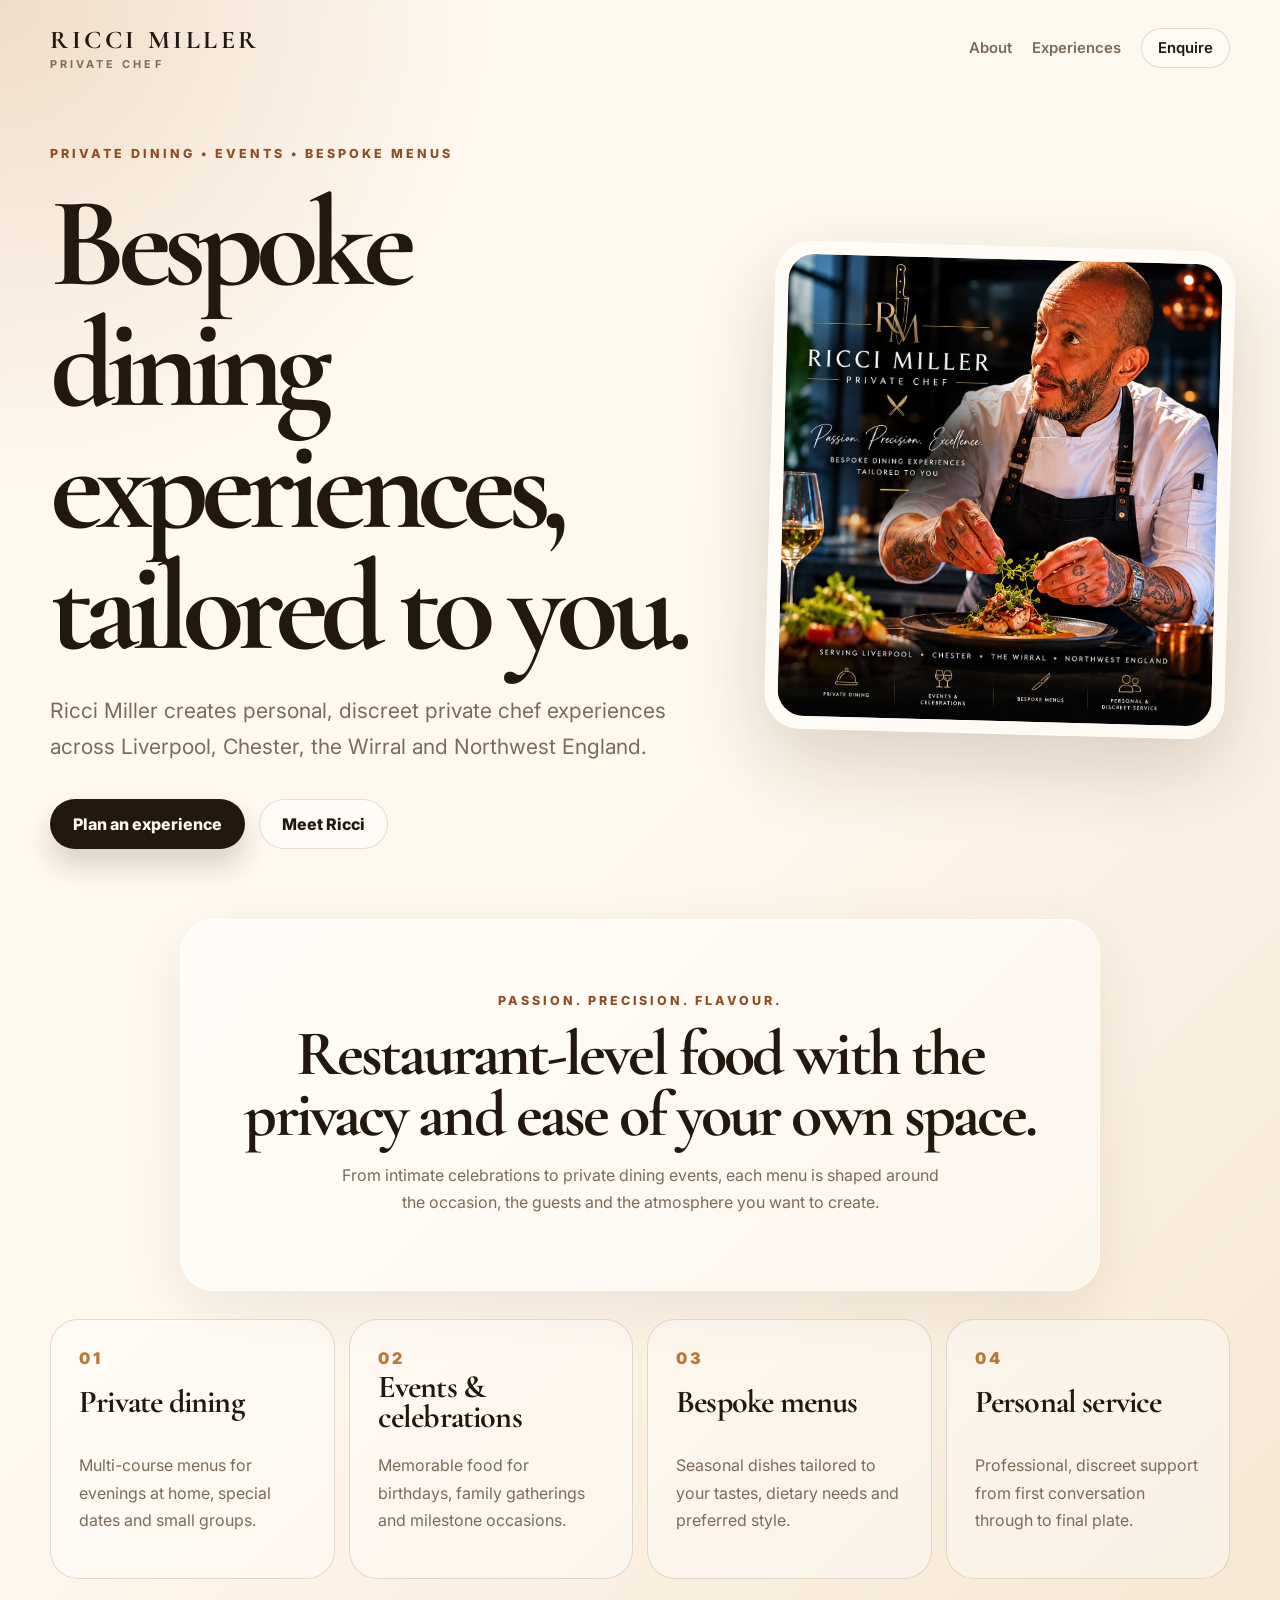
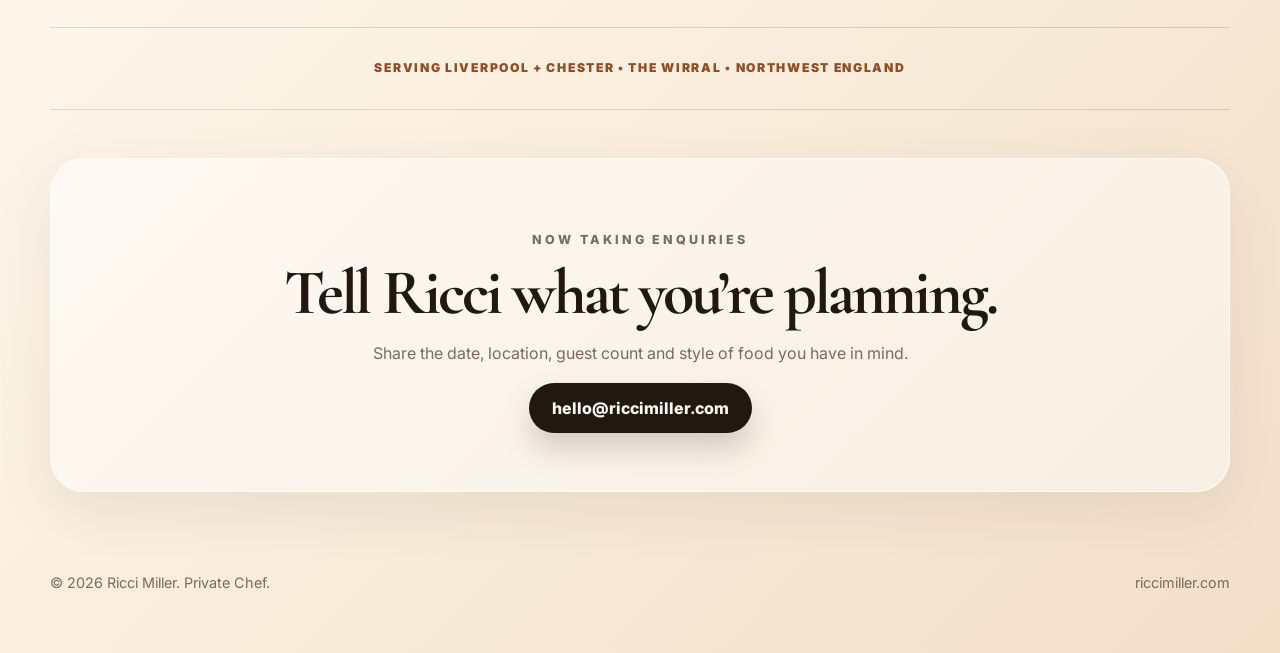
==== index.html @ 0ff6ec51 "Initial Ricci Miller private chef site" ====
<!doctype html>
<html lang="en">
<head>
  <meta charset="utf-8" />
  <meta name="viewport" content="width=device-width, initial-scale=1" />
  <title>Ricci Miller | Private Chef</title>
  <meta name="description" content="Ricci Miller is a private chef creating bespoke dining experiences across Liverpool, Chester, the Wirral and Northwest England." />
  <link rel="preconnect" href="https://fonts.googleapis.com">
  <link rel="preconnect" href="https://fonts.gstatic.com" crossorigin>
  <link href="https://fonts.googleapis.com/css2?family=Cormorant+Garamond:wght@500;600;700&family=Inter:wght@400;500;600;700&display=swap" rel="stylesheet">
  <link rel="stylesheet" href="styles.css" />
</head>
<body>
  <header class="site-header">
    <a class="brand" href="index.html" aria-label="Ricci Miller home">
      <span>Ricci Miller</span>
      <small>Private Chef</small>
    </a>
    <nav aria-label="Primary navigation">
      <a href="about.html">About</a>
      <a href="#experiences">Experiences</a>
      <a class="nav-cta" href="mailto:hello@riccimiller.com?subject=Private%20chef%20enquiry">Enquire</a>
    </nav>
  </header>

  <main>
    <section class="hero">
      <div class="hero-copy">
        <p class="eyebrow">Private dining • Events • Bespoke menus</p>
        <h1>Bespoke dining experiences, tailored to you.</h1>
        <p class="lead">Ricci Miller creates personal, discreet private chef experiences across Liverpool, Chester, the Wirral and Northwest England.</p>
        <div class="hero-actions">
          <a class="button primary" href="mailto:hello@riccimiller.com?subject=Private%20chef%20enquiry">Plan an experience</a>
          <a class="button ghost" href="about.html">Meet Ricci</a>
        </div>
      </div>
      <figure class="hero-card" aria-label="Ricci Miller Private Chef brand artwork">
        <img src="assets/ricci-miller-private-chef.jpg" alt="Ricci Miller Private Chef — bespoke dining experiences tailored to you" />
      </figure>
    </section>

    <section class="intro panel">
      <p class="section-kicker">Passion. Precision. Flavour.</p>
      <h2>Restaurant-level food with the privacy and ease of your own space.</h2>
      <p>From intimate celebrations to private dining events, each menu is shaped around the occasion, the guests and the atmosphere you want to create.</p>
    </section>

    <section id="experiences" class="cards" aria-label="Private chef services">
      <article>
        <span>01</span>
        <h3>Private dining</h3>
        <p>Multi-course menus for evenings at home, special dates and small groups.</p>
      </article>
      <article>
        <span>02</span>
        <h3>Events & celebrations</h3>
        <p>Memorable food for birthdays, family gatherings and milestone occasions.</p>
      </article>
      <article>
        <span>03</span>
        <h3>Bespoke menus</h3>
        <p>Seasonal dishes tailored to your tastes, dietary needs and preferred style.</p>
      </article>
      <article>
        <span>04</span>
        <h3>Personal service</h3>
        <p>Professional, discreet support from first conversation through to final plate.</p>
      </article>
    </section>

    <section class="service-area">
      <p>Serving Liverpool + Chester • The Wirral • Northwest England</p>
    </section>

    <section class="cta panel">
      <p class="section-kicker">Now taking enquiries</p>
      <h2>Tell Ricci what you’re planning.</h2>
      <p>Share the date, location, guest count and style of food you have in mind.</p>
      <a class="button primary" href="mailto:hello@riccimiller.com?subject=Private%20chef%20enquiry">hello@riccimiller.com</a>
    </section>
  </main>

  <footer>
    <p>© <span id="year"></span> Ricci Miller. Private Chef.</p>
    <p>riccimiller.com</p>
  </footer>

  <script>document.getElementById('year').textContent = new Date().getFullYear();</script>
</body>
</html>
---- styles.css ----
:root {
  --ink: #23180f;
  --muted: #7c6b5a;
  --cream: #fff8ed;
  --paper: #fbefe0;
  --gold: #b87934;
  --copper: #8f4e24;
  --line: rgba(35, 24, 15, 0.14);
  --shadow: 0 30px 80px rgba(56, 31, 13, 0.18);
}

* { box-sizing: border-box; }
html { scroll-behavior: smooth; }
body {
  margin: 0;
  font-family: Inter, system-ui, -apple-system, BlinkMacSystemFont, "Segoe UI", sans-serif;
  color: var(--ink);
  background:
    radial-gradient(circle at top left, rgba(184, 121, 52, 0.22), transparent 32rem),
    linear-gradient(135deg, #fffaf3 0%, var(--cream) 42%, #f2dfc8 100%);
  min-height: 100vh;
}

a { color: inherit; text-decoration: none; }
img { display: block; max-width: 100%; }

.site-header {
  width: min(1180px, calc(100% - 32px));
  margin: 0 auto;
  padding: 24px 0;
  display: flex;
  justify-content: space-between;
  align-items: center;
  gap: 24px;
}

.brand { display: grid; gap: 2px; text-transform: uppercase; letter-spacing: 0.18em; }
.brand span { font-family: "Cormorant Garamond", serif; font-size: clamp(1.25rem, 2vw, 1.75rem); font-weight: 700; letter-spacing: 0.14em; }
.brand small { color: var(--muted); font-size: 0.68rem; font-weight: 700; letter-spacing: 0.28em; }

nav { display: flex; align-items: center; gap: 20px; color: var(--muted); font-size: 0.93rem; font-weight: 600; }
.nav-cta { color: var(--ink); border: 1px solid var(--line); padding: 10px 16px; border-radius: 999px; background: rgba(255,255,255,0.4); }

main { width: min(1180px, calc(100% - 32px)); margin: 0 auto 36px; }
.hero { display: grid; grid-template-columns: minmax(0, 1fr) minmax(320px, 460px); align-items: center; gap: clamp(30px, 6vw, 78px); min-height: calc(100vh - 116px); padding: 36px 0 70px; }
.hero-copy { max-width: 650px; }
.eyebrow, .section-kicker { color: var(--copper); font-size: 0.78rem; font-weight: 800; letter-spacing: 0.24em; text-transform: uppercase; }
h1, h2, h3 { font-family: "Cormorant Garamond", serif; line-height: 0.95; margin: 0; }
h1 { font-size: clamp(4rem, 10vw, 8.8rem); letter-spacing: -0.065em; margin: 18px 0 24px; }
h2 { font-size: clamp(2.2rem, 5vw, 4.4rem); letter-spacing: -0.045em; }
h3 { font-size: 2rem; letter-spacing: -0.025em; }
p { line-height: 1.7; }
.lead { font-size: clamp(1.05rem, 1.7vw, 1.32rem); color: var(--muted); max-width: 56ch; }
.hero-actions { display: flex; flex-wrap: wrap; gap: 14px; margin-top: 34px; }
.button { display: inline-flex; align-items: center; justify-content: center; min-height: 50px; border-radius: 999px; padding: 0 22px; font-weight: 800; border: 1px solid var(--line); }
.button.primary { background: var(--ink); color: #fffaf3; box-shadow: 0 16px 30px rgba(35,24,15,0.18); }
.button.ghost { background: rgba(255,255,255,0.45); color: var(--ink); }
.hero-card { margin: 0; padding: 12px; background: rgba(255,255,255,0.44); border: 1px solid rgba(255,255,255,0.7); border-radius: 36px; box-shadow: var(--shadow); transform: rotate(1.5deg); }
.hero-card img { border-radius: 26px; aspect-ratio: 0.94 / 1; object-fit: cover; object-position: center; }
.panel { background: rgba(255,255,255,0.46); border: 1px solid rgba(255,255,255,0.75); border-radius: 34px; padding: clamp(28px, 5vw, 58px); box-shadow: 0 18px 60px rgba(56,31,13,0.08); }
.intro { max-width: 920px; margin: 0 auto 28px; text-align: center; }
.intro p:last-child, .cta p { color: var(--muted); max-width: 62ch; margin-inline: auto; }
.cards { display: grid; grid-template-columns: repeat(4, minmax(0, 1fr)); gap: 14px; margin: 28px 0; }
.cards article { background: rgba(255,255,255,0.38); border: 1px solid var(--line); border-radius: 28px; padding: 28px; min-height: 260px; display: flex; flex-direction: column; justify-content: space-between; }
.cards span { color: var(--gold); font-weight: 900; letter-spacing: 0.2em; }
.cards p, .copy-stack p, .quote p { color: var(--muted); }
.service-area { text-align: center; border-block: 1px solid var(--line); margin: 48px 0; padding: 18px 0; color: var(--copper); font-weight: 900; letter-spacing: 0.14em; text-transform: uppercase; font-size: 0.76rem; }
.cta { text-align: center; }
footer { width: min(1180px, calc(100% - 32px)); margin: 0 auto; padding: 28px 0 44px; display: flex; justify-content: space-between; gap: 16px; color: var(--muted); font-size: 0.9rem; }
.page { padding-top: 40px; }
.about-hero { max-width: 980px; margin: 0 auto 42px; }
.about-hero h1 { font-size: clamp(3.6rem, 8vw, 7rem); }
.split { display: grid; grid-template-columns: 0.8fr 1.2fr; gap: 42px; margin: 48px 0; }
.quote { text-align: center; padding: 60px 0; }
blockquote { font-family: "Cormorant Garamond", serif; font-size: clamp(3rem, 7vw, 6rem); line-height: 1; margin: 0; letter-spacing: -0.05em; }

@media (max-width: 860px) {
  .site-header, footer { align-items: flex-start; flex-direction: column; }
  nav { width: 100%; overflow-x: auto; padding-bottom: 6px; }
  .hero { grid-template-columns: 1fr; min-height: auto; padding-top: 16px; }
  .hero-card { transform: none; max-width: 520px; }
  .cards { grid-template-columns: 1fr; }
  .split { grid-template-columns: 1fr; }
  h1 { font-size: clamp(3.4rem, 18vw, 5.2rem); }
}
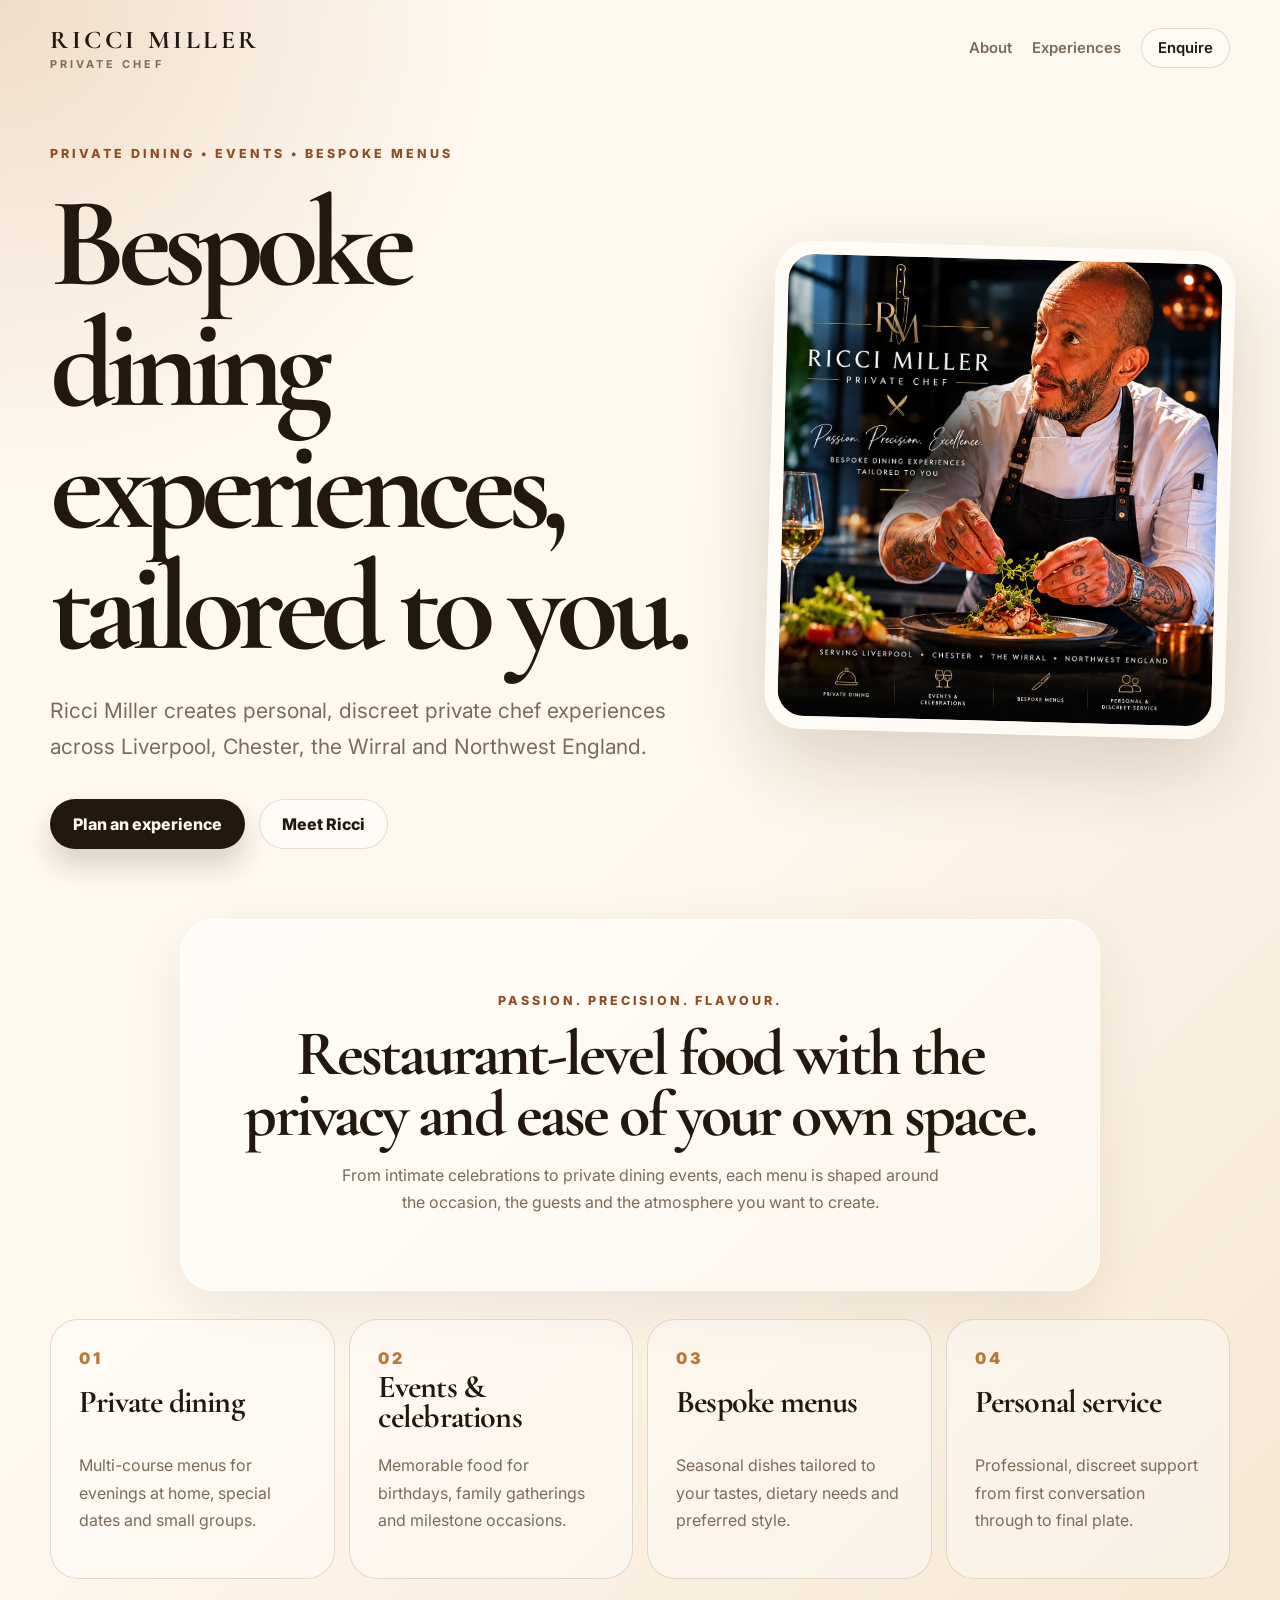
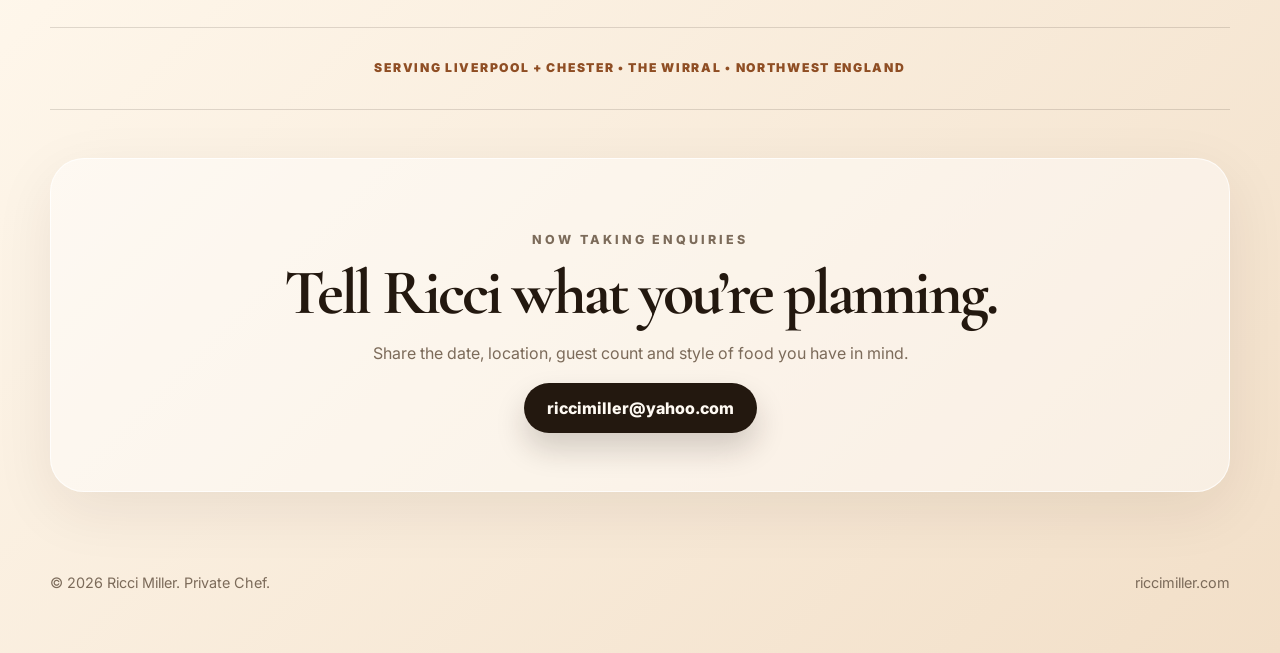
==== commit 0467d2cd: "Update Ricci contact email" ====
--- a/index.html
+++ b/index.html
@@ -19,7 +19,7 @@
     <nav aria-label="Primary navigation">
       <a href="about.html">About</a>
       <a href="#experiences">Experiences</a>
-      <a class="nav-cta" href="mailto:hello@riccimiller.com?subject=Private%20chef%20enquiry">Enquire</a>
+      <a class="nav-cta" href="mailto:riccimiller@yahoo.com?subject=Private%20chef%20enquiry">Enquire</a>
     </nav>
   </header>
 
@@ -30,7 +30,7 @@
         <h1>Bespoke dining experiences, tailored to you.</h1>
         <p class="lead">Ricci Miller creates personal, discreet private chef experiences across Liverpool, Chester, the Wirral and Northwest England.</p>
         <div class="hero-actions">
-          <a class="button primary" href="mailto:hello@riccimiller.com?subject=Private%20chef%20enquiry">Plan an experience</a>
+          <a class="button primary" href="mailto:riccimiller@yahoo.com?subject=Private%20chef%20enquiry">Plan an experience</a>
           <a class="button ghost" href="about.html">Meet Ricci</a>
         </div>
       </div>
@@ -76,7 +76,7 @@
       <p class="section-kicker">Now taking enquiries</p>
       <h2>Tell Ricci what you’re planning.</h2>
       <p>Share the date, location, guest count and style of food you have in mind.</p>
-      <a class="button primary" href="mailto:hello@riccimiller.com?subject=Private%20chef%20enquiry">hello@riccimiller.com</a>
+      <a class="button primary" href="mailto:riccimiller@yahoo.com?subject=Private%20chef%20enquiry">riccimiller@yahoo.com</a>
     </section>
   </main>
 
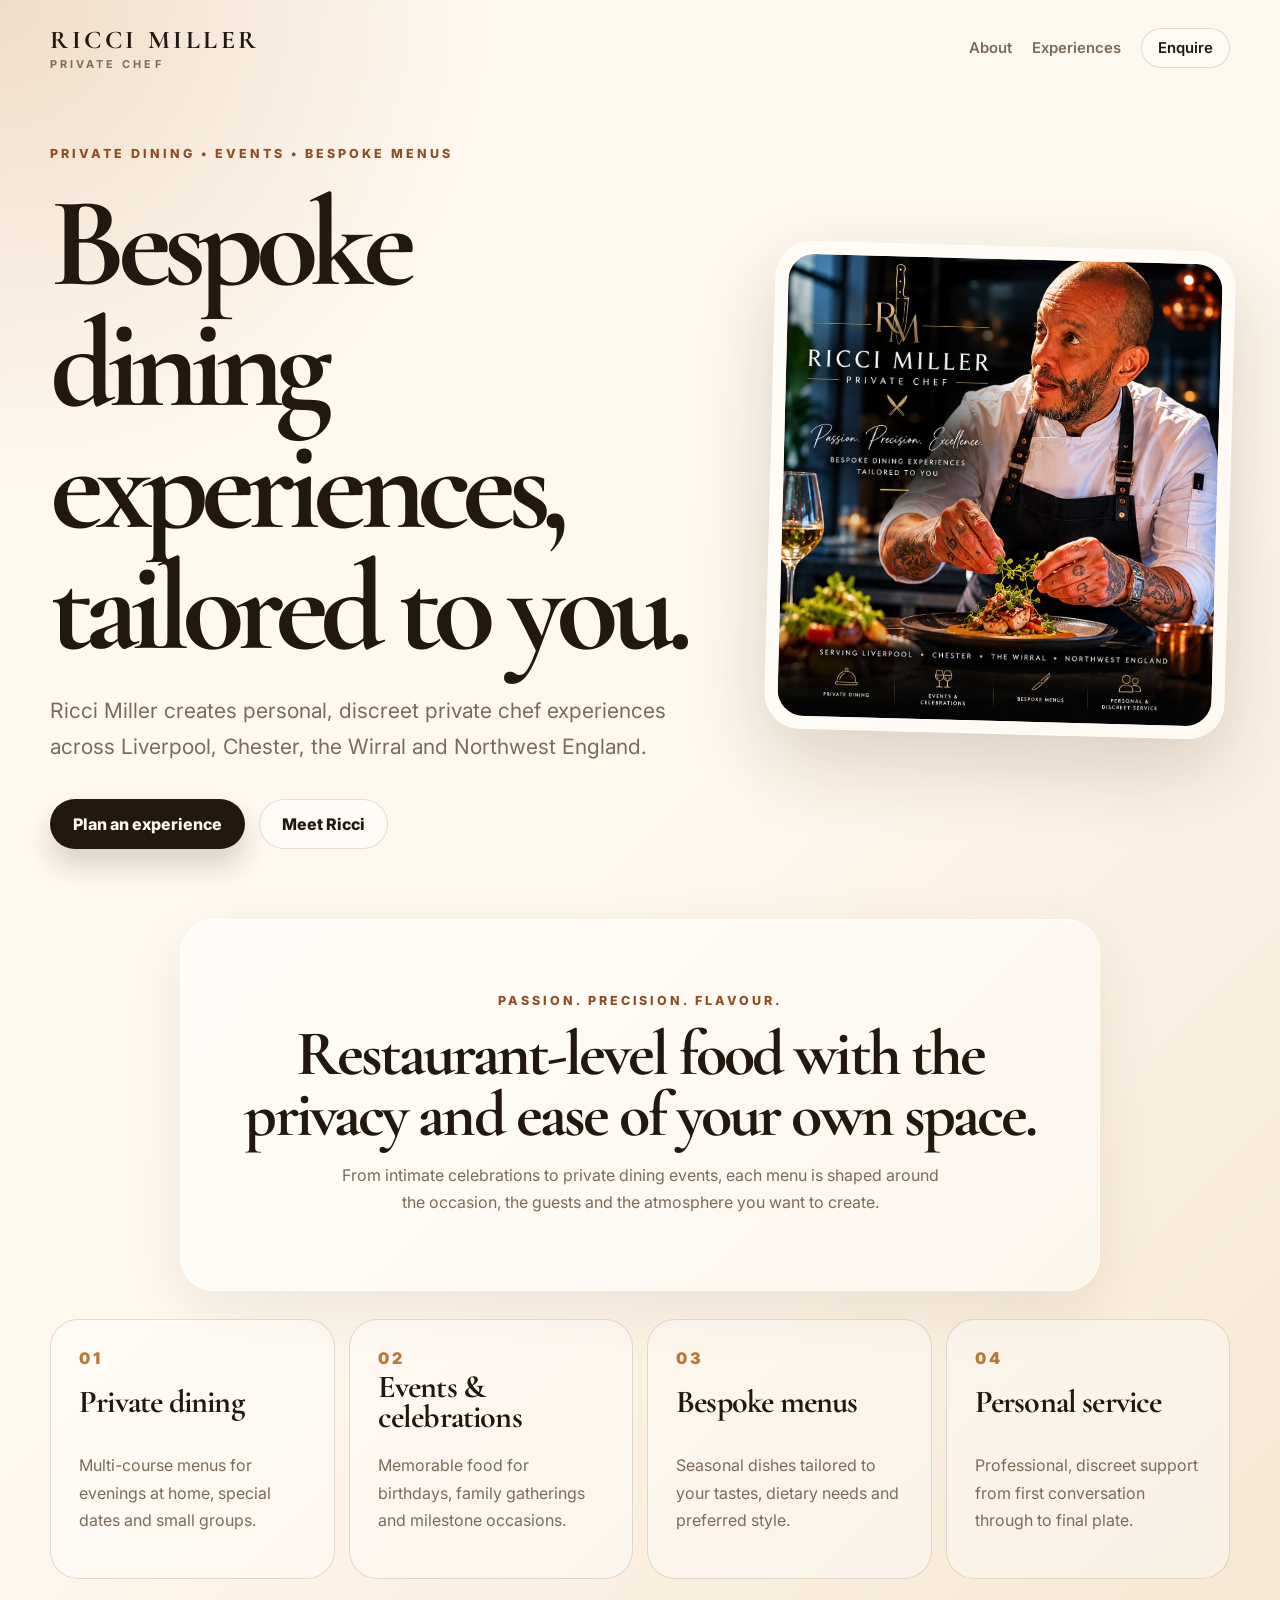
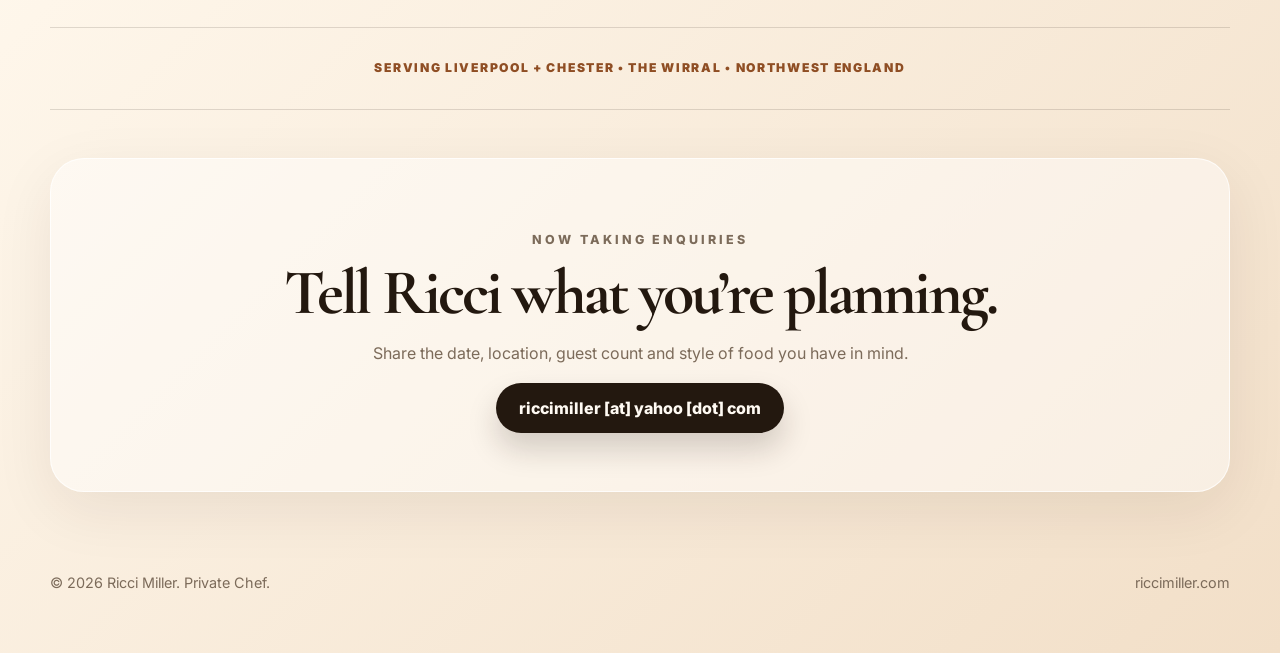
==== commit 4399bd5e: "Obfuscate Ricci email on website" ====
--- a/index.html
+++ b/index.html
@@ -19,7 +19,7 @@
     <nav aria-label="Primary navigation">
       <a href="about.html">About</a>
       <a href="#experiences">Experiences</a>
-      <a class="nav-cta" href="mailto:riccimiller@yahoo.com?subject=Private%20chef%20enquiry">Enquire</a>
+      <a class="nav-cta" href="#contact">Enquire</a>
     </nav>
   </header>
 
@@ -30,7 +30,7 @@
         <h1>Bespoke dining experiences, tailored to you.</h1>
         <p class="lead">Ricci Miller creates personal, discreet private chef experiences across Liverpool, Chester, the Wirral and Northwest England.</p>
         <div class="hero-actions">
-          <a class="button primary" href="mailto:riccimiller@yahoo.com?subject=Private%20chef%20enquiry">Plan an experience</a>
+          <a class="button primary" href="#contact">Plan an experience</a>
           <a class="button ghost" href="about.html">Meet Ricci</a>
         </div>
       </div>
@@ -72,11 +72,11 @@
       <p>Serving Liverpool + Chester • The Wirral • Northwest England</p>
     </section>
 
-    <section class="cta panel">
+    <section id="contact" class="cta panel">
       <p class="section-kicker">Now taking enquiries</p>
       <h2>Tell Ricci what you’re planning.</h2>
       <p>Share the date, location, guest count and style of food you have in mind.</p>
-      <a class="button primary" href="mailto:riccimiller@yahoo.com?subject=Private%20chef%20enquiry">riccimiller@yahoo.com</a>
+      <a class="button primary" href="#contact">riccimiller [at] yahoo [dot] com</a>
     </section>
   </main>
 
